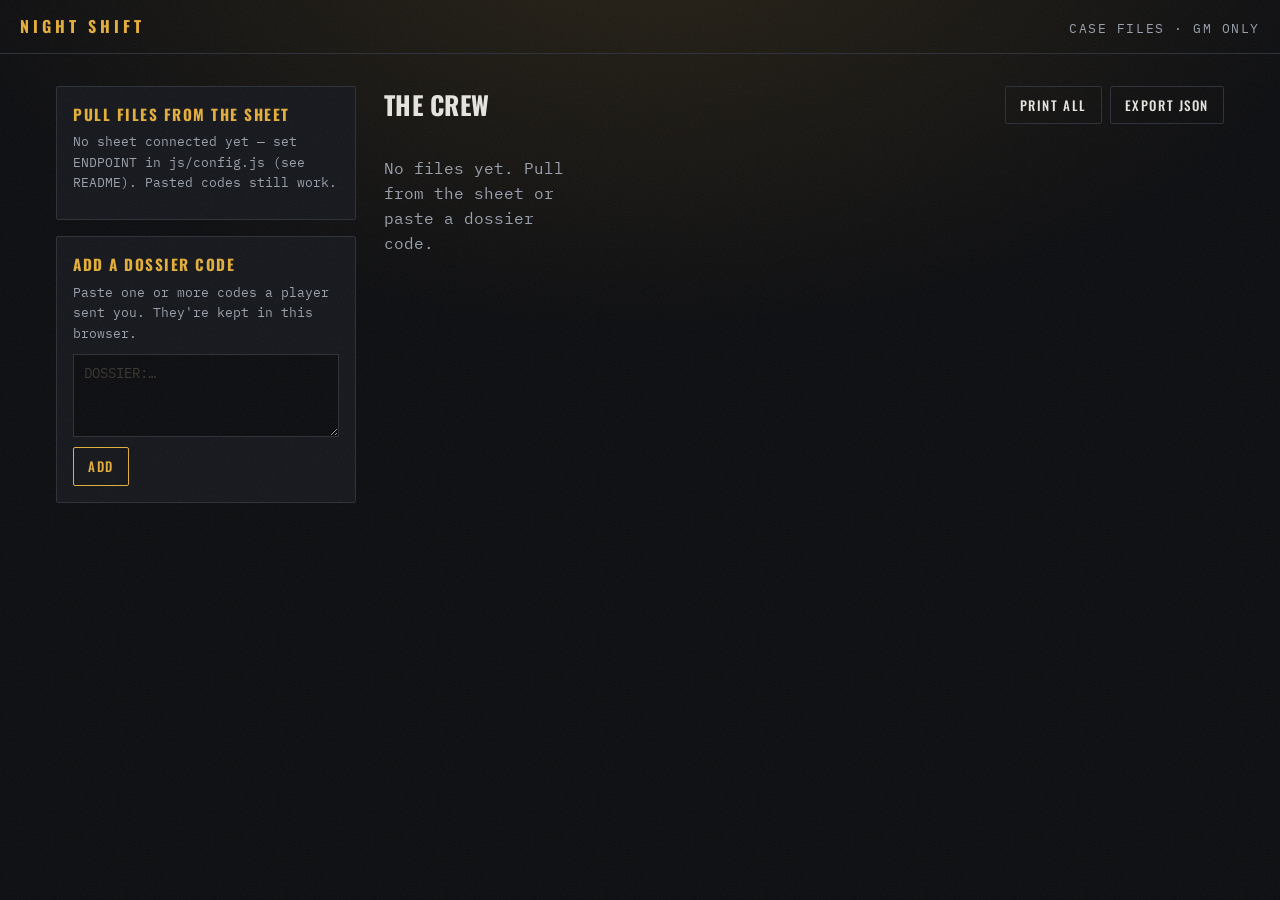
==== gm.html @ cbf8a62c "Add crew intake site for the heist one-shot Player questionnaire with ten crew roles, autosaving dra" ====
<!doctype html>
<html lang="en">
<head>
  <meta charset="utf-8">
  <meta name="viewport" content="width=device-width, initial-scale=1">
  <meta name="robots" content="noindex">
  <title>Night Shift — Case Files</title>
  <link rel="preconnect" href="https://fonts.googleapis.com">
  <link rel="preconnect" href="https://fonts.gstatic.com" crossorigin>
  <link href="https://fonts.googleapis.com/css2?family=Special+Elite&family=Oswald:wght@500;700&family=IBM+Plex+Mono:wght@400;600&display=swap" rel="stylesheet">
  <link rel="icon" href="data:image/svg+xml,%3Csvg xmlns='http://www.w3.org/2000/svg' viewBox='0 0 16 16'%3E%3Cg fill='%23e4ae3c'%3E%3Crect x='1' y='12' width='14' height='3'/%3E%3Crect x='1' y='8' width='4' height='3'/%3E%3Crect x='11' y='8' width='4' height='3'/%3E%3Crect x='1' y='4' width='14' height='3'/%3E%3Crect x='6' y='0' width='4' height='3'/%3E%3C/g%3E%3C/svg%3E">
  <link rel="stylesheet" href="css/style.css">
</head>
<body class="gm">
  <div class="grain" aria-hidden="true"></div>

  <header class="topbar no-print">
    <a class="brand" href="./">NIGHT SHIFT</a>
    <span class="topbar-note">Case files · GM only</span>
  </header>

  <main class="gm-main">
    <section class="gm-controls no-print">
      <div class="panel">
        <h2>Pull files from the sheet</h2>
        <p class="hint" id="endpoint-hint"></p>
        <form id="key-form" class="inline-form">
          <input id="gm-key" type="password" placeholder="GM key" autocomplete="current-password">
          <button class="btn btn-small" type="submit">Pull files</button>
        </form>
        <p class="status" id="remote-status" aria-live="polite"></p>
      </div>

      <div class="panel">
        <h2>Add a dossier code</h2>
        <p class="hint">Paste one or more codes a player sent you. They're kept in this browser.</p>
        <form id="import-form">
          <textarea id="import-code" rows="3" placeholder="DOSSIER:…"></textarea>
          <button class="btn btn-small" type="submit">Add</button>
        </form>
        <p class="status" id="import-status" aria-live="polite"></p>
      </div>
    </section>

    <section class="gm-board">
      <div class="board-head no-print">
        <h1 class="headline small">The crew <span id="crew-count"></span></h1>
        <div class="board-actions">
          <button class="btn btn-small btn-ghost" id="btn-print-all" type="button">Print all</button>
          <button class="btn btn-small btn-ghost" id="btn-export" type="button">Export JSON</button>
        </div>
      </div>
      <div class="crew-list no-print" id="crew-list"></div>
      <div id="file-view"></div>
    </section>
  </main>

  <script src="js/config.js"></script>
  <script src="js/questions.js"></script>
  <script src="js/common.js"></script>
  <script src="js/gm.js"></script>
</body>
</html>
---- css/style.css ----
:root {
  --night: #0c0d10;
  --night-2: #15171c;
  --night-3: #1e2128;
  --line: #2c3039;
  --fog: #9aa1ad;
  --chalk: #e7e5df;
  --sodium: #e4ae3c; /* streetlight */
  --sodium-dim: #7a5e22;
  --paper: #e8dec6;
  --paper-2: #d9cdb0;
  --ink: #1f1b16;
  --ink-soft: #5a5246;
  --stamp: #a3271d;

  --type: "Special Elite", "Courier New", monospace;
  --head: "Oswald", "Arial Narrow", sans-serif;
  --mono: "IBM Plex Mono", ui-monospace, monospace;
}

* { box-sizing: border-box; }

html { -webkit-text-size-adjust: 100%; background: var(--night); }

[hidden] { display: none !important; }

body {
  margin: 0;
  min-height: 100vh;
  background:
    radial-gradient(ellipse 80% 600px at 50% -10%, rgba(228, 174, 60, 0.13), transparent 70%) no-repeat,
    var(--night);
  color: var(--chalk);
  font-family: var(--mono);
  font-size: 16px;
  line-height: 1.55;
}

/* film grain */
.grain {
  position: fixed;
  inset: 0;
  pointer-events: none;
  z-index: 50;
  opacity: 0.06;
  background-image: url("data:image/svg+xml,%3Csvg xmlns='http://www.w3.org/2000/svg' width='160' height='160'%3E%3Cfilter id='n'%3E%3CfeTurbulence type='fractalNoise' baseFrequency='.85' numOctaves='3' stitchTiles='stitch'/%3E%3C/filter%3E%3Crect width='100%25' height='100%25' filter='url(%23n)'/%3E%3C/svg%3E");
}

button, input, textarea { font: inherit; color: inherit; }

/* ---------- chrome ---------- */

.topbar {
  display: flex;
  justify-content: space-between;
  align-items: baseline;
  gap: 1rem;
  padding: 14px 20px;
  border-bottom: 1px solid var(--line);
  font-size: 0.8rem;
  color: var(--fog);
}
.brand {
  font-family: var(--head);
  font-weight: 700;
  letter-spacing: 0.25em;
  color: var(--sodium);
  text-decoration: none;
  font-size: 1rem;
}
.topbar-note { text-transform: uppercase; letter-spacing: 0.12em; }

main#app { max-width: 980px; margin: 0 auto; padding: 48px 16px 80px; }

.footer {
  text-align: center;
  padding: 24px 16px 40px;
  color: var(--fog);
  font-size: 0.75rem;
  letter-spacing: 0.08em;
  text-transform: uppercase;
  opacity: 0.6;
}

.eyebrow {
  font-size: 0.78rem;
  text-transform: uppercase;
  letter-spacing: 0.16em;
  color: var(--sodium);
  margin: 0 0 8px;
}

.headline {
  font-family: var(--head);
  font-weight: 700;
  font-size: clamp(2.4rem, 7vw, 4.4rem);
  line-height: 1;
  text-transform: uppercase;
  letter-spacing: 0.01em;
  margin: 0 0 24px;
}
.headline.small { font-size: 1.6rem; margin: 0; }

.lede { color: var(--fog); max-width: 62ch; margin: 0 0 32px; }

.linkish {
  background: none;
  border: 0;
  padding: 0;
  color: var(--chalk);
  text-decoration: underline;
  text-underline-offset: 3px;
  cursor: pointer;
  letter-spacing: inherit;
  text-transform: inherit;
}

/* ---------- paper ---------- */

.paper {
  background:
    linear-gradient(180deg, rgba(255, 255, 255, 0.25), transparent 30%),
    var(--paper);
  color: var(--ink);
  font-family: var(--type);
  border-radius: 2px;
  box-shadow: 0 1px 0 rgba(255, 255, 255, 0.2) inset, 0 24px 60px rgba(0, 0, 0, 0.55);
}

.note {
  max-width: 560px;
  padding: 28px 30px;
  transform: rotate(-0.6deg);
  font-size: 1.05rem;
  margin-bottom: 48px;
}
.note p { margin: 0 0 14px; }
.note .sig { text-align: right; margin: 0; }

.redact {
  background: var(--ink);
  color: transparent;
  border-radius: 1px;
  padding: 0 0.2em;
  user-select: none;
}

/* ---------- rules ---------- */

.rules {
  border-left: 3px solid var(--sodium);
  padding: 4px 0 4px 20px;
  margin-bottom: 40px;
  max-width: 680px;
}
.rules h2 {
  font-family: var(--head);
  text-transform: uppercase;
  letter-spacing: 0.1em;
  font-size: 1rem;
  color: var(--sodium);
  margin: 0 0 12px;
}
.rules ol { margin: 0; padding-left: 1.2em; }
.rules li { margin-bottom: 10px; color: var(--fog); }
.rules strong { color: var(--chalk); }

/* ---------- buttons ---------- */

.actions { display: flex; flex-wrap: wrap; gap: 12px; margin: 24px 0; }

.btn {
  font-family: var(--head);
  font-weight: 500;
  text-transform: uppercase;
  letter-spacing: 0.12em;
  border: 1px solid var(--sodium);
  background: transparent;
  color: var(--sodium);
  padding: 14px 24px;
  cursor: pointer;
  border-radius: 2px;
  transition: background 0.15s, color 0.15s;
}
.btn:hover { background: rgba(228, 174, 60, 0.12); }
.btn-primary { background: var(--sodium); color: var(--night); }
.btn-primary:hover { background: #f0c25a; }
.btn-ghost { border-color: var(--line); color: var(--chalk); }
.btn-ghost:hover { border-color: var(--fog); background: transparent; }
.btn-small { padding: 8px 14px; font-size: 0.82rem; }
.btn:disabled { opacity: 0.5; cursor: wait; }
.btn:focus-visible, .role-card:focus-visible, .crew-card:focus-visible, .linkish:focus-visible {
  outline: 2px solid var(--sodium);
  outline-offset: 3px;
}

/* ---------- roles ---------- */

.role-grid {
  display: grid;
  grid-template-columns: repeat(auto-fill, minmax(210px, 1fr));
  gap: 12px;
}
.role-card {
  text-align: left;
  display: flex;
  flex-direction: column;
  gap: 6px;
  padding: 18px;
  background: var(--night-2);
  border: 1px solid var(--line);
  border-radius: 2px;
  cursor: pointer;
  transition: border-color 0.15s, transform 0.15s;
}
.role-card:hover { border-color: var(--sodium-dim); transform: translateY(-2px); }
.role-card.selected { border-color: var(--sodium); }
.role-title {
  font-family: var(--head);
  font-size: 1.25rem;
  text-transform: uppercase;
  letter-spacing: 0.04em;
}
.role-tag { color: var(--fog); font-size: 0.85rem; }

/* ---------- form ---------- */

.form-layout {
  display: grid;
  grid-template-columns: minmax(0, 1fr) 120px;
  gap: 28px;
  align-items: start;
}

.form-paper { padding: 32px 36px; }

fieldset { border: 0; margin: 0 0 12px; padding: 0; }
legend, .q-section {
  font-family: var(--head);
  text-transform: uppercase;
  letter-spacing: 0.14em;
  font-size: 0.95rem;
  color: var(--stamp);
  border-bottom: 2px solid var(--ink);
  width: 100%;
  padding-bottom: 4px;
  margin: 0 0 18px;
}
.q-section { margin-top: 36px; }

.identity label { display: block; margin-bottom: 16px; }
.identity small { color: var(--ink-soft); }

input, textarea {
  display: block;
  width: 100%;
  margin-top: 6px;
  padding: 8px 2px;
  background: transparent;
  color: var(--ink);
  border: 0;
  border-bottom: 1px dashed var(--ink-soft);
  font-family: var(--mono);
  font-size: 0.95rem;
  line-height: 1.6;
}
textarea {
  resize: vertical;
  min-height: 4.8em;
  background-image: repeating-linear-gradient(transparent, transparent calc(1.6em - 1px), rgba(31, 27, 22, 0.15) calc(1.6em - 1px), rgba(31, 27, 22, 0.15) 1.6em);
  background-attachment: local;
  border-bottom: 0;
}
input:focus, textarea:focus {
  outline: none;
  background-color: rgba(228, 174, 60, 0.15);
}
::placeholder { color: var(--ink-soft); opacity: 0.6; }

.q { margin-bottom: 24px; }
.q label { display: flex; gap: 10px; font-size: 1.02rem; }
.q-num { color: var(--stamp); flex: none; }

.stencil-input {
  font-family: var(--head);
  font-weight: 700;
  font-size: 1.6rem;
  letter-spacing: 0.12em;
  text-transform: uppercase;
  border: 2px solid var(--ink);
  padding: 8px 12px;
  max-width: 420px;
}

.submit-row {
  display: flex;
  flex-wrap: wrap;
  align-items: center;
  justify-content: space-between;
  gap: 16px;
  margin-top: 32px;
  padding-top: 20px;
  border-top: 2px solid var(--ink);
}
.save-state { margin: 0; color: var(--ink-soft); font-size: 0.9rem; }
.form-paper .btn-primary { background: var(--ink); color: var(--paper); border-color: var(--ink); }
.form-paper .btn-primary:hover { background: var(--stamp); border-color: var(--stamp); }

/* ---------- tower ---------- */

.tower-panel { position: sticky; top: 24px; text-align: center; }
.tower {
  display: flex;
  flex-wrap: wrap-reverse;
  width: 96px;
  margin: 0 auto;
  gap: 2px;
}
.block {
  width: 30px;
  height: 14px;
  background: var(--night-3);
  border: 1px solid var(--line);
  border-radius: 1px;
  transition: background 0.3s, border-color 0.3s;
}
.block.cross { height: 14px; border-style: dashed; }
.block.on { background: #a87f2f; border-color: var(--sodium); }
.block.on.cross { background: #8d6a28; }
.tower-count { font-family: var(--head); font-size: 1.4rem; margin: 12px 0 0; color: var(--sodium); }
.tower-label { margin: 0; font-size: 0.72rem; text-transform: uppercase; letter-spacing: 0.12em; color: var(--fog); }

/* ---------- done ---------- */

.code-box {
  background: var(--night-2);
  border: 1px solid var(--sodium-dim);
  padding: 18px;
  margin-bottom: 24px;
  max-width: 680px;
}
.code-box p { margin: 0 0 10px; color: var(--fog); }
.code-box strong { color: var(--chalk); }
.code-box textarea {
  color: var(--chalk);
  background: var(--night);
  border: 1px solid var(--line);
  padding: 10px;
  font-size: 0.75rem;
  word-break: break-all;
  margin-bottom: 10px;
  background-image: none;
}

.preview-title {
  font-family: var(--head);
  text-transform: uppercase;
  letter-spacing: 0.12em;
  font-size: 0.95rem;
  color: var(--fog);
  margin: 48px 0 16px;
}

/* ---------- case file ---------- */

.case-file {
  background: var(--paper);
  color: var(--ink);
  font-family: var(--type);
  padding: 32px 36px 40px;
  border-radius: 2px;
  box-shadow: 0 24px 60px rgba(0, 0, 0, 0.55);
  position: relative;
  max-width: 820px;
}
.file-head { border-bottom: 2px solid var(--ink); padding-bottom: 18px; margin-bottom: 8px; }
.file-stamp {
  position: absolute;
  top: 24px;
  right: 24px;
  font-family: var(--head);
  font-weight: 700;
  text-transform: uppercase;
  letter-spacing: 0.1em;
  color: var(--stamp);
  border: 3px solid var(--stamp);
  padding: 4px 10px;
  transform: rotate(4deg);
  opacity: 0.85;
}
.file-label { margin: 0; font-size: 0.75rem; text-transform: uppercase; letter-spacing: 0.14em; color: var(--ink-soft); }
.file-alias {
  font-family: var(--head);
  font-size: 2.2rem;
  letter-spacing: 0.08em;
  text-transform: uppercase;
  margin: 0 0 14px;
  padding-right: 140px;
  overflow-wrap: anywhere;
}
.file-meta { display: grid; grid-template-columns: max-content 1fr; gap: 4px 16px; margin: 0; font-size: 0.92rem; }
.file-meta dt { color: var(--ink-soft); }
.file-meta dd { margin: 0; overflow-wrap: anywhere; }
.file-section {
  font-family: var(--head);
  text-transform: uppercase;
  letter-spacing: 0.14em;
  font-size: 0.9rem;
  color: var(--stamp);
  margin: 26px 0 10px;
}
.file-qa { margin-bottom: 14px; break-inside: avoid; }
.file-q { margin: 0 0 4px; font-size: 0.92rem; color: var(--ink-soft); }
.file-a { margin: 0; font-family: var(--mono); white-space: pre-wrap; overflow-wrap: anywhere; }
.file-a.blank { color: var(--ink-soft); font-style: italic; }

/* ---------- GM ---------- */

.gm-main {
  max-width: 1200px;
  margin: 0 auto;
  padding: 32px 16px 80px;
  display: grid;
  grid-template-columns: 300px minmax(0, 1fr);
  gap: 28px;
  align-items: start;
}
.gm-controls { display: grid; gap: 16px; position: sticky; top: 16px; }
.panel { background: var(--night-2); border: 1px solid var(--line); padding: 16px; border-radius: 2px; }
.panel h2 { font-family: var(--head); font-size: 0.95rem; text-transform: uppercase; letter-spacing: 0.1em; margin: 0 0 6px; color: var(--sodium); }
.hint, .status { color: var(--fog); font-size: 0.82rem; margin: 0 0 10px; }
.status { margin: 10px 0 0; }
.status:empty { display: none; }
.panel input, .panel textarea {
  color: var(--chalk);
  background: var(--night);
  border: 1px solid var(--line);
  padding: 8px 10px;
  margin: 0 0 10px;
  font-size: 0.85rem;
  background-image: none;
}
.inline-form { display: flex; gap: 8px; }
.inline-form input { margin: 0; }

.board-head { display: flex; flex-wrap: wrap; justify-content: space-between; align-items: center; gap: 12px; margin-bottom: 16px; }
.board-head #crew-count { color: var(--fog); font-weight: 500; }
.board-actions { display: flex; gap: 8px; }
.crew-list { display: grid; grid-template-columns: repeat(auto-fill, minmax(180px, 1fr)); gap: 8px; margin-bottom: 24px; }
.crew-card {
  text-align: left;
  display: flex;
  flex-direction: column;
  gap: 2px;
  padding: 12px;
  background: var(--night-2);
  border: 1px solid var(--line);
  border-radius: 2px;
  cursor: pointer;
}
.crew-card:hover { border-color: var(--sodium-dim); }
.crew-card.selected { border-color: var(--sodium); background: var(--night-3); }
.crew-alias { font-family: var(--head); font-size: 1.1rem; text-transform: uppercase; letter-spacing: 0.06em; overflow-wrap: anywhere; }
.crew-role { color: var(--sodium); font-size: 0.8rem; }
.crew-meta { color: var(--fog); font-size: 0.72rem; }
.file-tools { display: flex; gap: 8px; margin-bottom: 12px; }
.empty { color: var(--fog); }

/* ---------- small screens ---------- */

@media (max-width: 760px) {
  main#app { padding-top: 32px; }
  .form-layout { grid-template-columns: 1fr; }
  .tower-panel {
    order: -1;
    position: static;
    display: flex;
    align-items: center;
    gap: 12px;
    text-align: left;
  }
  .tower { width: 96px; margin: 0; }
  .tower-count { margin: 0; }
  .form-paper, .case-file { padding: 22px 18px; }
  .note { padding: 22px 20px; }
  .file-alias { padding-right: 0; margin-top: 36px; }
  .file-stamp { top: 14px; right: 14px; font-size: 0.8rem; }
  .gm-main { grid-template-columns: 1fr; }
  .gm-controls { position: static; }
  .topbar-note { display: none; }
}

@media (prefers-reduced-motion: reduce) {
  * { transition: none !important; }
}

/* ---------- print ---------- */

@media print {
  body { background: #fff; color: #000; }
  .grain, .no-print, .topbar, .footer { display: none !important; }
  .gm-main { display: block; padding: 0; }
  .case-file { box-shadow: none; background: #fff; max-width: none; padding: 0; break-after: page; }
  .case-file:last-child { break-after: auto; }
}
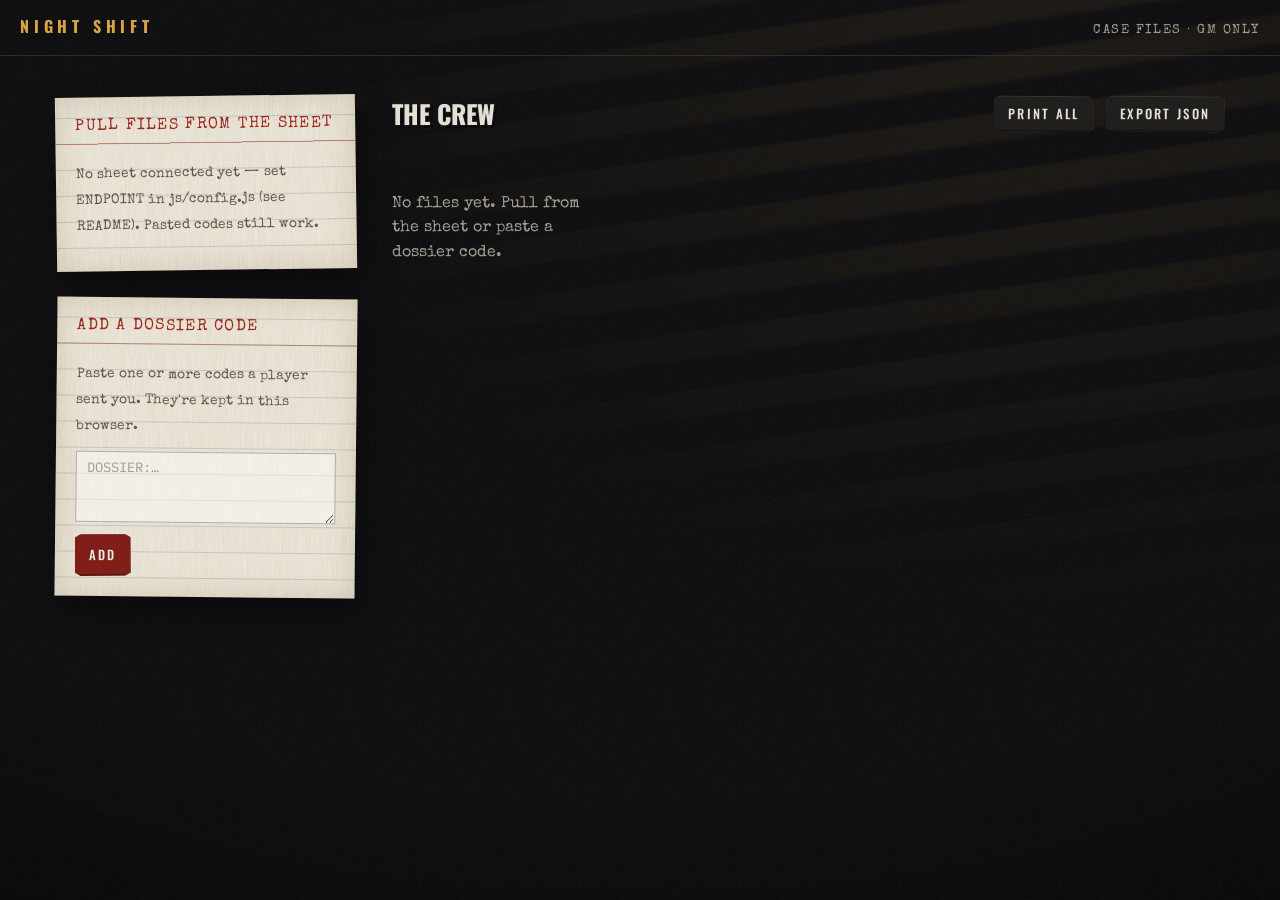
==== commit 0ea8d9a8: "Give the site a worn, noir paper-and-desk look Venetian-blind light and a vignette replace the flat " ====
--- a/gm.html
+++ b/gm.html
@@ -21,7 +21,7 @@
 
   <main class="gm-main">
     <section class="gm-controls no-print">
-      <div class="panel">
+      <div class="panel index-card">
         <h2>Pull files from the sheet</h2>
         <p class="hint" id="endpoint-hint"></p>
         <form id="key-form" class="inline-form">
@@ -31,7 +31,7 @@
         <p class="status" id="remote-status" aria-live="polite"></p>
       </div>
 
-      <div class="panel">
+      <div class="panel index-card">
         <h2>Add a dossier code</h2>
         <p class="hint">Paste one or more codes a player sent you. They're kept in this browser.</p>
         <form id="import-form">
--- a/css/style.css
+++ b/css/style.css
@@ -1,21 +1,26 @@
 :root {
-  --night: #0c0d10;
-  --night-2: #15171c;
-  --night-3: #1e2128;
-  --line: #2c3039;
-  --fog: #9aa1ad;
-  --chalk: #e7e5df;
-  --sodium: #e4ae3c; /* streetlight */
-  --sodium-dim: #7a5e22;
-  --paper: #e8dec6;
-  --paper-2: #d9cdb0;
-  --ink: #1f1b16;
-  --ink-soft: #5a5246;
-  --stamp: #a3271d;
+  --night: #0b0b0d;
+  --desk: #141210;
+  --line: #2b2823;
+  --fog: #a29d93;
+  --chalk: #e6e1d6;
+  --sodium: #d9a441; /* streetlight through the blinds */
+  --sodium-dim: #6e5424;
+  --paper: #e6dbc1;
+  --card: #efe9db;
+  --folder: #cdb27a;
+  --folder-dark: #b89a5e;
+  --ink: #1d1914;
+  --ink-soft: #5c5345;
+  --stamp: #9c241b;
+  --tape-red: #7e1914;
+  --tape-black: #1b1a19;
 
   --type: "Special Elite", "Courier New", monospace;
   --head: "Oswald", "Arial Narrow", sans-serif;
   --mono: "IBM Plex Mono", ui-monospace, monospace;
+
+  --paper-tex: url("../img/paper.svg");
 }
 
 * { box-sizing: border-box; }
@@ -27,14 +32,44 @@
 body {
   margin: 0;
   min-height: 100vh;
-  background:
-    radial-gradient(ellipse 80% 600px at 50% -10%, rgba(228, 174, 60, 0.13), transparent 70%) no-repeat,
-    var(--night);
+  background: var(--night);
   color: var(--chalk);
   font-family: var(--mono);
   font-size: 16px;
   line-height: 1.55;
-}
+  position: relative;
+  overflow-x: hidden;
+}
+
+/* Streetlight coming through venetian blinds, falling across the desk. */
+body::before {
+  content: "";
+  position: fixed;
+  inset: -20vh -20vw;
+  pointer-events: none;
+  z-index: 0;
+  background: repeating-linear-gradient(
+    172deg,
+    rgba(217, 164, 65, 0.075) 0 26px,
+    rgba(217, 164, 65, 0.015) 30px,
+    transparent 34px 58px
+  );
+  -webkit-mask-image: radial-gradient(ellipse 55% 60% at 72% 18%, #000 0%, rgba(0, 0, 0, 0.5) 45%, transparent 80%);
+  mask-image: radial-gradient(ellipse 55% 60% at 72% 18%, #000 0%, rgba(0, 0, 0, 0.5) 45%, transparent 80%);
+  filter: blur(1.5px);
+}
+
+/* Smoke-dark vignette at the edges of the room. */
+body::after {
+  content: "";
+  position: fixed;
+  inset: 0;
+  pointer-events: none;
+  z-index: 0;
+  background: radial-gradient(ellipse 120% 90% at 50% 40%, transparent 55%, rgba(0, 0, 0, 0.75) 100%);
+}
+
+.topbar, main, .footer { position: relative; z-index: 1; }
 
 /* film grain */
 .grain {
@@ -42,7 +77,7 @@
   inset: 0;
   pointer-events: none;
   z-index: 50;
-  opacity: 0.06;
+  opacity: 0.07;
   background-image: url("data:image/svg+xml,%3Csvg xmlns='http://www.w3.org/2000/svg' width='160' height='160'%3E%3Cfilter id='n'%3E%3CfeTurbulence type='fractalNoise' baseFrequency='.85' numOctaves='3' stitchTiles='stitch'/%3E%3C/filter%3E%3Crect width='100%25' height='100%25' filter='url(%23n)'/%3E%3C/svg%3E");
 }
 
@@ -63,12 +98,12 @@
 .brand {
   font-family: var(--head);
   font-weight: 700;
-  letter-spacing: 0.25em;
+  letter-spacing: 0.3em;
   color: var(--sodium);
   text-decoration: none;
   font-size: 1rem;
 }
-.topbar-note { text-transform: uppercase; letter-spacing: 0.12em; }
+.topbar-note { font-family: var(--type); text-transform: uppercase; letter-spacing: 0.12em; }
 
 main#app { max-width: 980px; margin: 0 auto; padding: 48px 16px 80px; }
 
@@ -76,14 +111,16 @@
   text-align: center;
   padding: 24px 16px 40px;
   color: var(--fog);
-  font-size: 0.75rem;
+  font-family: var(--type);
+  font-size: 0.78rem;
   letter-spacing: 0.08em;
   text-transform: uppercase;
-  opacity: 0.6;
+  opacity: 0.55;
 }
 
 .eyebrow {
-  font-size: 0.78rem;
+  font-family: var(--type);
+  font-size: 0.82rem;
   text-transform: uppercase;
   letter-spacing: 0.16em;
   color: var(--sodium);
@@ -96,8 +133,9 @@
   font-size: clamp(2.4rem, 7vw, 4.4rem);
   line-height: 1;
   text-transform: uppercase;
-  letter-spacing: 0.01em;
-  margin: 0 0 24px;
+  margin: 0 0 28px;
+  color: var(--chalk);
+  text-shadow: 0 0 1px rgba(230, 225, 214, 0.4), 3px 3px 0 rgba(0, 0, 0, 0.6);
 }
 .headline.small { font-size: 1.6rem; margin: 0; }
 
@@ -115,124 +153,292 @@
   text-transform: inherit;
 }
 
-/* ---------- paper ---------- */
+/* ---------- paper & desk props ---------- */
 
 .paper {
-  background:
-    linear-gradient(180deg, rgba(255, 255, 255, 0.25), transparent 30%),
-    var(--paper);
+  position: relative;
+  background-color: var(--paper);
+  background-image:
+    var(--paper-tex),
+    radial-gradient(ellipse 60% 40% at 20% 15%, rgba(255, 250, 235, 0.35), transparent 70%),
+    radial-gradient(ellipse 50% 35% at 85% 70%, rgba(150, 110, 60, 0.16), transparent 70%),
+    radial-gradient(ellipse 40% 30% at 30% 85%, rgba(160, 120, 70, 0.12), transparent 70%);
+  background-size: 300px 300px, 100% 100%, 100% 100%, 100% 100%;
   color: var(--ink);
   font-family: var(--type);
-  border-radius: 2px;
-  box-shadow: 0 1px 0 rgba(255, 255, 255, 0.2) inset, 0 24px 60px rgba(0, 0, 0, 0.55);
+  border-radius: 1px;
+  /* darker, handled edges + a shadow cast onto the desk */
+  box-shadow:
+    inset 0 0 40px rgba(110, 80, 40, 0.28),
+    inset 0 0 4px rgba(90, 60, 30, 0.35),
+    0 2px 2px rgba(0, 0, 0, 0.5),
+    8px 18px 40px rgba(0, 0, 0, 0.7);
+}
+
+/* coffee ring */
+.stained::after {
+  content: "";
+  position: absolute;
+  width: var(--ring-size, 190px);
+  height: var(--ring-size, 190px);
+  top: var(--ring-top, auto);
+  right: var(--ring-right, -40px);
+  bottom: var(--ring-bottom, -50px);
+  left: var(--ring-left, auto);
+  background: url("../img/coffee-ring.svg") center / contain no-repeat;
+  transform: rotate(var(--ring-turn, 20deg));
+  mix-blend-mode: multiply;
+  pointer-events: none;
+  opacity: 0.9;
+}
+
+/* cigarette burn */
+.burned::before {
+  content: "";
+  position: absolute;
+  width: 34px;
+  height: 34px;
+  left: 18px;
+  bottom: 22px;
+  background: url("../img/burn.svg") center / contain no-repeat;
+  pointer-events: none;
+}
+
+.clip {
+  position: absolute;
+  top: -22px;
+  left: 34px;
+  width: 22px;
+  height: 64px;
+  background: url("../img/paperclip.svg") center / contain no-repeat;
+  transform: rotate(-6deg);
+  z-index: 2;
+  pointer-events: none;
+}
+
+.tape {
+  position: absolute;
+  top: -12px;
+  width: 86px;
+  height: 26px;
+  background: rgba(232, 222, 190, 0.55);
+  box-shadow: 0 1px 2px rgba(0, 0, 0, 0.25);
+  backdrop-filter: blur(0.5px);
+  -webkit-mask-image: linear-gradient(90deg, transparent 0 2px, #000 2px calc(100% - 2px), transparent 0);
+  mask-image: linear-gradient(90deg, transparent 0 2px, #000 2px calc(100% - 2px), transparent 0);
+}
+.tape-l { left: -16px; transform: rotate(-32deg); }
+.tape-r { right: -16px; transform: rotate(28deg); }
+
+.index-card {
+  position: relative;
+  background-color: var(--card);
+  background-image:
+    var(--paper-tex),
+    linear-gradient(transparent 46px, rgba(156, 36, 27, 0.45) 46px 47px, transparent 47px),
+    repeating-linear-gradient(transparent 0 25px, rgba(60, 90, 140, 0.22) 25px 26px);
+  background-size: 300px 300px, 100% 100%, 100% 26px;
+  background-position: 0 0, 0 0, 0 21px;
+  color: var(--ink);
+  font-family: var(--type);
+  box-shadow: inset 0 0 30px rgba(110, 80, 40, 0.2), 6px 14px 30px rgba(0, 0, 0, 0.6);
 }
 
 .note {
   max-width: 560px;
-  padding: 28px 30px;
-  transform: rotate(-0.6deg);
+  padding: 36px 34px 30px;
+  transform: rotate(-1.2deg);
   font-size: 1.05rem;
-  margin-bottom: 48px;
-}
-.note p { margin: 0 0 14px; }
+  margin-bottom: 56px;
+  --ring-size: 170px;
+  --ring-right: -60px;
+  --ring-bottom: -40px;
+}
+.note p { margin: 0 0 14px; position: relative; z-index: 1; }
 .note .sig { text-align: right; margin: 0; }
+
+.stamp-mark {
+  position: absolute;
+  top: 18px;
+  right: 20px;
+  font-family: var(--head);
+  font-weight: 700;
+  font-size: 0.78rem;
+  letter-spacing: 0.14em;
+  text-transform: uppercase;
+  color: var(--stamp);
+  border: 2px solid var(--stamp);
+  padding: 2px 8px;
+  transform: rotate(7deg);
+  opacity: 0.7;
+  mix-blend-mode: multiply;
+}
 
 .redact {
   background: var(--ink);
   color: transparent;
-  border-radius: 1px;
-  padding: 0 0.2em;
+  padding: 0 0.25em;
   user-select: none;
-}
-
-/* ---------- rules ---------- */
+  border-radius: 2px 1px 3px 1px;
+  box-shadow: 0 0 0 1px rgba(29, 25, 20, 0.6);
+}
+
+/* ---------- rules (index card) ---------- */
 
 .rules {
-  border-left: 3px solid var(--sodium);
-  padding: 4px 0 4px 20px;
-  margin-bottom: 40px;
-  max-width: 680px;
+  max-width: 600px;
+  padding: 16px 28px 18px;
+  margin: 0 0 44px 24px;
+  transform: rotate(0.8deg);
+  line-height: 26px;
 }
 .rules h2 {
-  font-family: var(--head);
+  font-family: var(--type);
+  font-weight: 400;
   text-transform: uppercase;
   letter-spacing: 0.1em;
   font-size: 1rem;
-  color: var(--sodium);
-  margin: 0 0 12px;
-}
-.rules ol { margin: 0; padding-left: 1.2em; }
-.rules li { margin-bottom: 10px; color: var(--fog); }
-.rules strong { color: var(--chalk); }
-
-/* ---------- buttons ---------- */
-
-.actions { display: flex; flex-wrap: wrap; gap: 12px; margin: 24px 0; }
+  color: var(--stamp);
+  margin: 0 0 22px;
+}
+.rules ol { margin: 0; padding-left: 1.3em; }
+.rules li { margin: 0; color: var(--ink-soft); }
+.rules strong { color: var(--ink); font-weight: 400; text-decoration: underline; text-decoration-thickness: 1px; text-underline-offset: 3px; }
+
+/* ---------- buttons: embossed label-maker tape ---------- */
+
+.actions { display: flex; flex-wrap: wrap; gap: 16px; margin: 24px 0; align-items: center; }
 
 .btn {
   font-family: var(--head);
   font-weight: 500;
-  text-transform: uppercase;
-  letter-spacing: 0.12em;
-  border: 1px solid var(--sodium);
-  background: transparent;
-  color: var(--sodium);
-  padding: 14px 24px;
+  font-size: 0.95rem;
+  text-transform: uppercase;
+  letter-spacing: 0.22em;
+  border: 0;
+  background: var(--tape-red);
+  color: #f3ebdd;
+  padding: 12px 22px;
   cursor: pointer;
-  border-radius: 2px;
-  transition: background 0.15s, color 0.15s;
-}
-.btn:hover { background: rgba(228, 174, 60, 0.12); }
-.btn-primary { background: var(--sodium); color: var(--night); }
-.btn-primary:hover { background: #f0c25a; }
-.btn-ghost { border-color: var(--line); color: var(--chalk); }
-.btn-ghost:hover { border-color: var(--fog); background: transparent; }
-.btn-small { padding: 8px 14px; font-size: 0.82rem; }
-.btn:disabled { opacity: 0.5; cursor: wait; }
+  border-radius: 1px;
+  text-shadow: 0 -1px 0 rgba(0, 0, 0, 0.45), 0 1px 0 rgba(255, 255, 255, 0.12);
+  box-shadow:
+    inset 0 1px 0 rgba(255, 255, 255, 0.14),
+    inset 0 -2px 0 rgba(0, 0, 0, 0.3),
+    0 3px 6px rgba(0, 0, 0, 0.5);
+  /* notched tape ends */
+  clip-path: polygon(0 8%, 6px 0, calc(100% - 6px) 0, 100% 8%, 100% 92%, calc(100% - 6px) 100%, 6px 100%, 0 92%);
+  transform: rotate(-0.8deg);
+  transition: transform 0.12s, filter 0.12s;
+}
+.btn:hover { filter: brightness(1.15); transform: rotate(-0.8deg) translateY(-1px); }
+.btn:active { transform: rotate(-0.8deg) translateY(1px); }
+.btn-ghost { background: var(--tape-black); color: #e8e3d8; transform: rotate(0.6deg); box-shadow: inset 0 1px 0 rgba(255, 255, 255, 0.1), inset 0 -2px 0 rgba(0, 0, 0, 0.4), 0 0 0 1px #3a3631, 0 3px 6px rgba(0, 0, 0, 0.5); }
+.btn-ghost:hover { transform: rotate(0.6deg) translateY(-1px); }
+.btn-small { padding: 8px 14px; font-size: 0.8rem; letter-spacing: 0.18em; }
+.btn:disabled { opacity: 0.6; cursor: wait; }
 .btn:focus-visible, .role-card:focus-visible, .crew-card:focus-visible, .linkish:focus-visible {
-  outline: 2px solid var(--sodium);
-  outline-offset: 3px;
-}
-
-/* ---------- roles ---------- */
+  outline: 2px dashed var(--sodium);
+  outline-offset: 4px;
+}
+
+/* ---------- roles: a spread of manila folders ---------- */
 
 .role-grid {
   display: grid;
-  grid-template-columns: repeat(auto-fill, minmax(210px, 1fr));
-  gap: 12px;
-}
-.role-card {
+  grid-template-columns: repeat(auto-fill, minmax(200px, 1fr));
+  gap: 34px 18px;
+  padding-top: 20px;
+}
+
+.role-card,
+.crew-card {
+  position: relative;
   text-align: left;
   display: flex;
   flex-direction: column;
   gap: 6px;
-  padding: 18px;
-  background: var(--night-2);
-  border: 1px solid var(--line);
-  border-radius: 2px;
+  padding: 18px 18px 22px;
+  color: var(--ink);
+  background-color: var(--folder);
+  background-image: var(--paper-tex), linear-gradient(180deg, rgba(255, 255, 255, 0.12), transparent 40%);
+  background-size: 300px 300px, 100% 100%;
+  border: 0;
+  border-radius: 0 4px 3px 3px;
+  box-shadow: inset 0 0 26px rgba(100, 70, 20, 0.35), 0 1px 0 rgba(0, 0, 0, 0.3), 5px 12px 22px rgba(0, 0, 0, 0.6);
   cursor: pointer;
-  transition: border-color 0.15s, transform 0.15s;
-}
-.role-card:hover { border-color: var(--sodium-dim); transform: translateY(-2px); }
-.role-card.selected { border-color: var(--sodium); }
+  transform: rotate(var(--tilt, 0deg));
+  transition: transform 0.18s;
+}
+/* folder tab */
+.role-card::before,
+.crew-card::before {
+  content: "";
+  position: absolute;
+  bottom: 100%;
+  left: 0;
+  width: 46%;
+  height: 16px;
+  background: inherit;
+  background-color: var(--folder-dark);
+  border-radius: 5px 9px 0 0;
+  clip-path: polygon(0 0, 88% 0, 100% 100%, 0 100%);
+}
+.role-card:nth-child(3n + 1) { --tilt: -1.4deg; }
+.role-card:nth-child(3n + 2) { --tilt: 0.9deg; }
+.role-card:nth-child(4n) { --tilt: -0.4deg; }
+.role-card:nth-child(5n) { --tilt: 1.6deg; }
+.role-card:hover { transform: rotate(0deg) translateY(-6px); }
+
 .role-title {
-  font-family: var(--head);
-  font-size: 1.25rem;
-  text-transform: uppercase;
-  letter-spacing: 0.04em;
-}
-.role-tag { color: var(--fog); font-size: 0.85rem; }
+  font-family: var(--type);
+  font-size: 1.1rem;
+  text-transform: uppercase;
+  letter-spacing: 0.03em;
+  white-space: nowrap;
+  background: var(--card);
+  align-self: flex-start;
+  padding: 2px 8px;
+  box-shadow: 0 1px 1px rgba(0, 0, 0, 0.2);
+}
+.role-tag { color: #3b3326; font-family: var(--type); font-size: 0.88rem; }
+
+.role-card.selected::after {
+  content: "Assigned";
+  position: absolute;
+  right: 10px;
+  bottom: 10px;
+  font-family: var(--head);
+  font-weight: 700;
+  font-size: 0.72rem;
+  letter-spacing: 0.16em;
+  text-transform: uppercase;
+  color: var(--stamp);
+  border: 2px solid var(--stamp);
+  padding: 1px 6px;
+  transform: rotate(-8deg);
+  mix-blend-mode: multiply;
+}
 
 /* ---------- form ---------- */
 
 .form-layout {
   display: grid;
   grid-template-columns: minmax(0, 1fr) 120px;
-  gap: 28px;
+  gap: 32px;
   align-items: start;
 }
 
-.form-paper { padding: 32px 36px; }
+.form-paper {
+  padding: 40px 40px 36px;
+  --ring-size: 220px;
+  --ring-top: 120px;
+  --ring-right: -70px;
+  --ring-bottom: auto;
+  --ring-turn: -40deg;
+}
+.form-paper > * { position: relative; z-index: 1; }
+.form-paper > .clip { position: absolute; z-index: 2; }
 
 fieldset { border: 0; margin: 0 0 12px; padding: 0; }
 legend, .q-section {
@@ -259,23 +465,23 @@
   background: transparent;
   color: var(--ink);
   border: 0;
-  border-bottom: 1px dashed var(--ink-soft);
-  font-family: var(--mono);
-  font-size: 0.95rem;
+  border-bottom: 1px solid rgba(29, 25, 20, 0.45);
+  font-family: var(--type);
+  font-size: 1rem;
   line-height: 1.6;
 }
 textarea {
   resize: vertical;
   min-height: 4.8em;
-  background-image: repeating-linear-gradient(transparent, transparent calc(1.6em - 1px), rgba(31, 27, 22, 0.15) calc(1.6em - 1px), rgba(31, 27, 22, 0.15) 1.6em);
+  background-image: repeating-linear-gradient(transparent, transparent calc(1.6em - 1px), rgba(29, 25, 20, 0.22) calc(1.6em - 1px), rgba(29, 25, 20, 0.22) 1.6em);
   background-attachment: local;
   border-bottom: 0;
 }
 input:focus, textarea:focus {
   outline: none;
-  background-color: rgba(228, 174, 60, 0.15);
-}
-::placeholder { color: var(--ink-soft); opacity: 0.6; }
+  background-color: rgba(217, 164, 65, 0.16);
+}
+::placeholder { color: var(--ink-soft); opacity: 0.55; }
 
 .q { margin-bottom: 24px; }
 .q label { display: flex; gap: 10px; font-size: 1.02rem; }
@@ -285,12 +491,17 @@
   font-family: var(--head);
   font-weight: 700;
   font-size: 1.6rem;
-  letter-spacing: 0.12em;
-  text-transform: uppercase;
-  border: 2px solid var(--ink);
-  padding: 8px 12px;
+  letter-spacing: 0.14em;
+  text-transform: uppercase;
+  border: 0;
+  background: #2c3a2c;
+  color: #e9e3cf;
+  padding: 10px 14px;
   max-width: 420px;
-}
+  box-shadow: inset 0 0 18px rgba(0, 0, 0, 0.5);
+}
+.stencil-input:focus { background-color: #34453a; }
+.stencil-input::placeholder { color: #e9e3cf; opacity: 0.35; }
 
 .submit-row {
   display: flex;
@@ -303,10 +514,8 @@
   border-top: 2px solid var(--ink);
 }
 .save-state { margin: 0; color: var(--ink-soft); font-size: 0.9rem; }
-.form-paper .btn-primary { background: var(--ink); color: var(--paper); border-color: var(--ink); }
-.form-paper .btn-primary:hover { background: var(--stamp); border-color: var(--stamp); }
-
-/* ---------- tower ---------- */
+
+/* ---------- tower: wooden blocks ---------- */
 
 .tower-panel { position: sticky; top: 24px; text-align: center; }
 .tower {
@@ -319,65 +528,77 @@
 .block {
   width: 30px;
   height: 14px;
-  background: var(--night-3);
-  border: 1px solid var(--line);
   border-radius: 1px;
-  transition: background 0.3s, border-color 0.3s;
-}
-.block.cross { height: 14px; border-style: dashed; }
-.block.on { background: #a87f2f; border-color: var(--sodium); }
-.block.on.cross { background: #8d6a28; }
-.tower-count { font-family: var(--head); font-size: 1.4rem; margin: 12px 0 0; color: var(--sodium); }
-.tower-label { margin: 0; font-size: 0.72rem; text-transform: uppercase; letter-spacing: 0.12em; color: var(--fog); }
+  background: rgba(255, 255, 255, 0.03);
+  border: 1px dashed #3a352e;
+  transition: background 0.3s, border-color 0.3s, box-shadow 0.3s;
+}
+.block.on {
+  border: 0;
+  background:
+    repeating-linear-gradient(90deg, rgba(90, 55, 20, 0.25) 0 1px, transparent 1px 5px),
+    linear-gradient(180deg, #d9b47a, #b88a4c);
+  box-shadow: inset 0 -2px 0 rgba(70, 40, 10, 0.4), 0 1px 2px rgba(0, 0, 0, 0.6);
+}
+.block.on.cross {
+  background:
+    repeating-linear-gradient(0deg, rgba(90, 55, 20, 0.22) 0 1px, transparent 1px 4px),
+    linear-gradient(180deg, #cfa86c, #a87b40);
+}
+.tower-count { font-family: var(--type); font-size: 1.4rem; margin: 12px 0 0; color: var(--sodium); }
+.tower-label { margin: 0; font-family: var(--type); font-size: 0.75rem; text-transform: uppercase; letter-spacing: 0.1em; color: var(--fog); }
 
 /* ---------- done ---------- */
 
 .code-box {
-  background: var(--night-2);
-  border: 1px solid var(--sodium-dim);
-  padding: 18px;
-  margin-bottom: 24px;
-  max-width: 680px;
-}
-.code-box p { margin: 0 0 10px; color: var(--fog); }
-.code-box strong { color: var(--chalk); }
+  padding: 16px 22px 20px;
+  margin-bottom: 28px;
+  max-width: 640px;
+  line-height: 26px;
+  transform: rotate(-0.5deg);
+}
+.code-box p { margin: 0 0 24px; color: var(--ink-soft); }
+.code-box strong { color: var(--stamp); font-weight: 400; }
 .code-box textarea {
-  color: var(--chalk);
-  background: var(--night);
-  border: 1px solid var(--line);
+  font-family: var(--mono);
+  color: var(--ink);
+  background: rgba(255, 255, 255, 0.45);
+  border: 1px solid rgba(29, 25, 20, 0.3);
   padding: 10px;
   font-size: 0.75rem;
+  line-height: 1.4;
   word-break: break-all;
-  margin-bottom: 10px;
+  margin-bottom: 12px;
   background-image: none;
 }
 
 .preview-title {
-  font-family: var(--head);
+  font-family: var(--type);
   text-transform: uppercase;
   letter-spacing: 0.12em;
   font-size: 0.95rem;
   color: var(--fog);
-  margin: 48px 0 16px;
+  margin: 48px 0 24px;
 }
 
 /* ---------- case file ---------- */
 
 .case-file {
-  background: var(--paper);
-  color: var(--ink);
-  font-family: var(--type);
-  padding: 32px 36px 40px;
-  border-radius: 2px;
-  box-shadow: 0 24px 60px rgba(0, 0, 0, 0.55);
-  position: relative;
+  padding: 40px 40px 56px;
   max-width: 820px;
-}
+  --ring-size: 200px;
+  --ring-top: -50px;
+  --ring-right: 120px;
+  --ring-bottom: auto;
+  --ring-turn: 70deg;
+}
+.case-file > * { position: relative; z-index: 1; }
+.case-file > .clip { position: absolute; z-index: 2; }
 .file-head { border-bottom: 2px solid var(--ink); padding-bottom: 18px; margin-bottom: 8px; }
 .file-stamp {
   position: absolute;
-  top: 24px;
-  right: 24px;
+  top: 0;
+  right: 0;
   font-family: var(--head);
   font-weight: 700;
   text-transform: uppercase;
@@ -385,8 +606,9 @@
   color: var(--stamp);
   border: 3px solid var(--stamp);
   padding: 4px 10px;
-  transform: rotate(4deg);
-  opacity: 0.85;
+  transform: rotate(5deg);
+  opacity: 0.8;
+  mix-blend-mode: multiply;
 }
 .file-label { margin: 0; font-size: 0.75rem; text-transform: uppercase; letter-spacing: 0.14em; color: var(--ink-soft); }
 .file-alias {
@@ -411,60 +633,55 @@
 }
 .file-qa { margin-bottom: 14px; break-inside: avoid; }
 .file-q { margin: 0 0 4px; font-size: 0.92rem; color: var(--ink-soft); }
-.file-a { margin: 0; font-family: var(--mono); white-space: pre-wrap; overflow-wrap: anywhere; }
-.file-a.blank { color: var(--ink-soft); font-style: italic; }
+.file-a { margin: 0; font-family: var(--type); font-size: 1.02rem; white-space: pre-wrap; overflow-wrap: anywhere; }
+.file-a.blank { color: var(--ink-soft); opacity: 0.7; }
 
 /* ---------- GM ---------- */
 
 .gm-main {
   max-width: 1200px;
   margin: 0 auto;
-  padding: 32px 16px 80px;
+  padding: 40px 16px 80px;
   display: grid;
   grid-template-columns: 300px minmax(0, 1fr);
-  gap: 28px;
+  gap: 36px;
   align-items: start;
 }
-.gm-controls { display: grid; gap: 16px; position: sticky; top: 16px; }
-.panel { background: var(--night-2); border: 1px solid var(--line); padding: 16px; border-radius: 2px; }
-.panel h2 { font-family: var(--head); font-size: 0.95rem; text-transform: uppercase; letter-spacing: 0.1em; margin: 0 0 6px; color: var(--sodium); }
-.hint, .status { color: var(--fog); font-size: 0.82rem; margin: 0 0 10px; }
+.gm-controls { display: grid; gap: 28px; position: sticky; top: 16px; }
+.panel { padding: 16px 20px 20px; line-height: 26px; }
+.panel:nth-child(1) { transform: rotate(-0.8deg); }
+.panel:nth-child(2) { transform: rotate(0.6deg); }
+.panel h2 { font-family: var(--type); font-weight: 400; font-size: 1rem; text-transform: uppercase; letter-spacing: 0.08em; margin: 0 0 22px; color: var(--stamp); }
+.hint, .status { color: var(--ink-soft); font-size: 0.86rem; margin: 0 0 12px; }
 .status { margin: 10px 0 0; }
 .status:empty { display: none; }
 .panel input, .panel textarea {
-  color: var(--chalk);
-  background: var(--night);
-  border: 1px solid var(--line);
-  padding: 8px 10px;
-  margin: 0 0 10px;
+  font-family: var(--mono);
+  background: rgba(255, 255, 255, 0.5);
+  border: 1px solid rgba(29, 25, 20, 0.3);
+  padding: 6px 10px;
+  margin: 0 0 12px;
   font-size: 0.85rem;
+  line-height: 1.4;
   background-image: none;
 }
-.inline-form { display: flex; gap: 8px; }
+.inline-form { display: flex; gap: 10px; align-items: center; }
 .inline-form input { margin: 0; }
 
-.board-head { display: flex; flex-wrap: wrap; justify-content: space-between; align-items: center; gap: 12px; margin-bottom: 16px; }
+.board-head { display: flex; flex-wrap: wrap; justify-content: space-between; align-items: center; gap: 12px; margin-bottom: 28px; }
 .board-head #crew-count { color: var(--fog); font-weight: 500; }
-.board-actions { display: flex; gap: 8px; }
-.crew-list { display: grid; grid-template-columns: repeat(auto-fill, minmax(180px, 1fr)); gap: 8px; margin-bottom: 24px; }
-.crew-card {
-  text-align: left;
-  display: flex;
-  flex-direction: column;
-  gap: 2px;
-  padding: 12px;
-  background: var(--night-2);
-  border: 1px solid var(--line);
-  border-radius: 2px;
-  cursor: pointer;
-}
-.crew-card:hover { border-color: var(--sodium-dim); }
-.crew-card.selected { border-color: var(--sodium); background: var(--night-3); }
+.board-actions { display: flex; gap: 12px; }
+.crew-list { display: grid; grid-template-columns: repeat(auto-fill, minmax(180px, 1fr)); gap: 30px 14px; padding-top: 16px; margin-bottom: 36px; }
+.crew-card { padding: 12px 14px 16px; }
+.crew-card:nth-child(odd) { --tilt: -1deg; }
+.crew-card:nth-child(even) { --tilt: 0.8deg; }
+.crew-card:hover { transform: translateY(-4px); }
+.crew-card.selected { transform: translateY(-8px); }
 .crew-alias { font-family: var(--head); font-size: 1.1rem; text-transform: uppercase; letter-spacing: 0.06em; overflow-wrap: anywhere; }
-.crew-role { color: var(--sodium); font-size: 0.8rem; }
-.crew-meta { color: var(--fog); font-size: 0.72rem; }
-.file-tools { display: flex; gap: 8px; margin-bottom: 12px; }
-.empty { color: var(--fog); }
+.crew-role { color: var(--stamp); font-family: var(--type); font-size: 0.85rem; }
+.crew-meta { color: #4a4134; font-size: 0.72rem; }
+.file-tools { display: flex; gap: 14px; margin-bottom: 26px; }
+.empty { color: var(--fog); font-family: var(--type); }
 
 /* ---------- small screens ---------- */
 
@@ -481,10 +698,12 @@
   }
   .tower { width: 96px; margin: 0; }
   .tower-count { margin: 0; }
-  .form-paper, .case-file { padding: 22px 18px; }
-  .note { padding: 22px 20px; }
+  .form-paper, .case-file { padding: 32px 18px 28px; }
+  .note { padding: 58px 20px 24px; }
+  .rules { margin-left: 4px; padding: 16px 18px; }
   .file-alias { padding-right: 0; margin-top: 36px; }
-  .file-stamp { top: 14px; right: 14px; font-size: 0.8rem; }
+  .file-stamp { font-size: 0.8rem; }
+  .stained::after { --ring-size: 140px; }
   .gm-main { grid-template-columns: 1fr; }
   .gm-controls { position: static; }
   .topbar-note { display: none; }
@@ -498,8 +717,9 @@
 
 @media print {
   body { background: #fff; color: #000; }
-  .grain, .no-print, .topbar, .footer { display: none !important; }
+  body::before, body::after, .grain, .no-print, .topbar, .footer, .clip, .burned::before { display: none !important; }
   .gm-main { display: block; padding: 0; }
-  .case-file { box-shadow: none; background: #fff; max-width: none; padding: 0; break-after: page; }
+  .case-file { box-shadow: none; background: #fff; background-image: none; max-width: none; padding: 0; break-after: page; }
   .case-file:last-child { break-after: auto; }
-}
+  .stained::after { display: none; }
+}
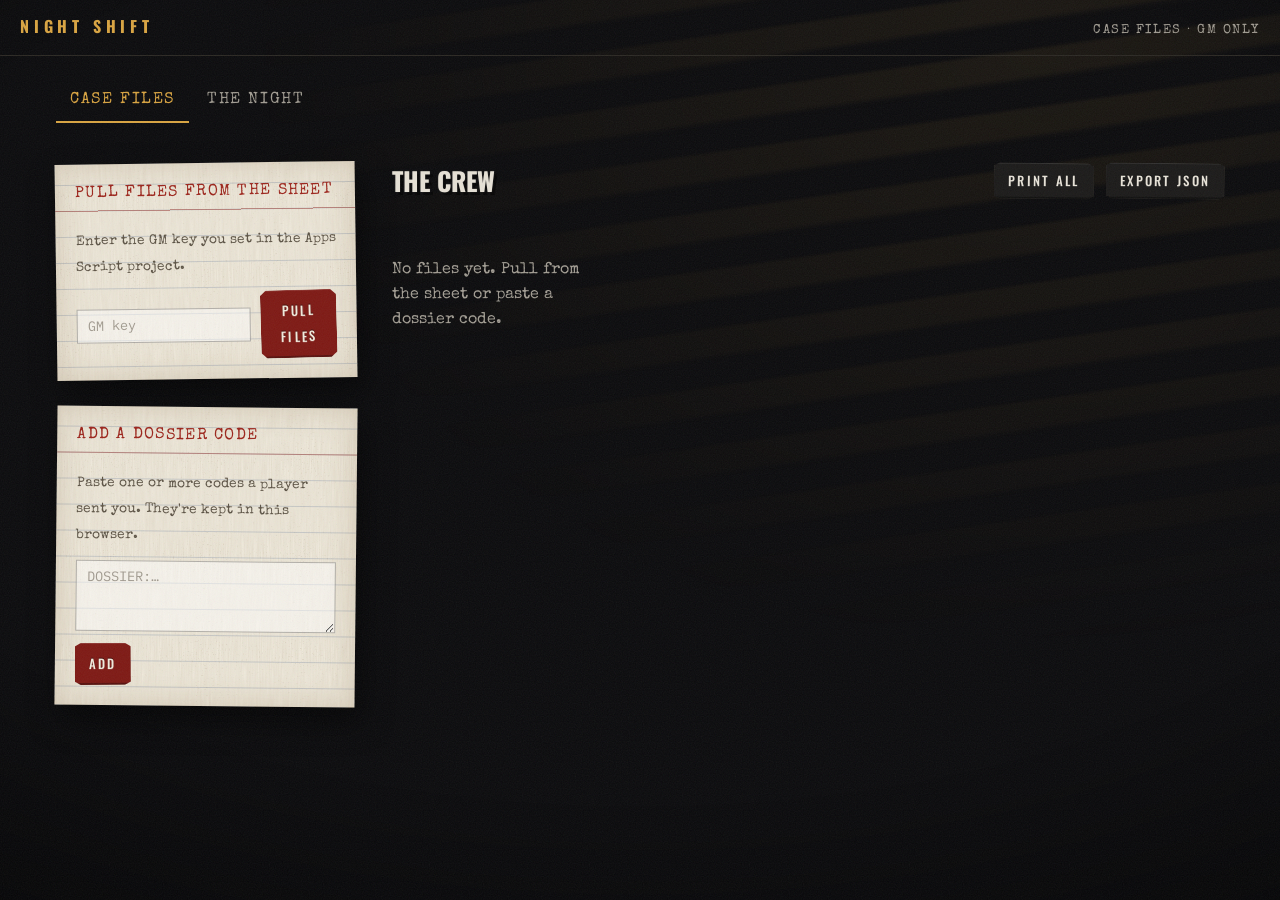
==== commit b06d099b: "Add GM night tools; make the sheet connection survive CORS - New "The night" tab on the GM page: tow" ====
--- a/gm.html
+++ b/gm.html
@@ -19,7 +19,12 @@
     <span class="topbar-note">Case files · GM only</span>
   </header>
 
-  <main class="gm-main">
+  <nav class="gm-tabs no-print" aria-label="GM tools">
+    <button type="button" class="gm-tab" data-tab="files">Case files</button>
+    <button type="button" class="gm-tab" data-tab="night">The night</button>
+  </nav>
+
+  <main class="gm-main" id="files-view">
     <section class="gm-controls no-print">
       <div class="panel index-card">
         <h2>Pull files from the sheet</h2>
@@ -55,9 +60,61 @@
     </section>
   </main>
 
+  <main class="night-main no-print" id="night-view" hidden>
+    <section class="night-col">
+      <div class="paper night-card stained" style="--ring-pos: right -70px bottom -80px">
+        <h2 class="night-h">The tower</h2>
+        <div class="tower-meter">
+          <div class="tower-gauge" id="tower-gauge" aria-hidden="true"><span></span></div>
+          <p><strong id="pull-total">0</strong> pulls since it was built · <span id="tower-mood"></span></p>
+        </div>
+        <ul class="night-crew" id="night-crew"></ul>
+        <div class="night-actions">
+          <button class="btn btn-small btn-ghost" type="button" id="btn-rebuild">Rebuild tower</button>
+          <button class="btn btn-small btn-ghost" type="button" id="btn-new-night">New night</button>
+        </div>
+      </div>
+      <div class="index-card night-card scene" id="scene" hidden>
+        <h2 class="night-h" id="scene-title"></h2>
+        <p id="scene-text"></p>
+      </div>
+    </section>
+
+    <section class="night-col">
+      <div class="paper night-card">
+        <h2 class="night-h">Pressure points <span id="hooks-who"></span></h2>
+        <p class="hint">What their own answers give you. Tap a goon in the tower list to switch.</p>
+        <ul class="hooks" id="hooks"></ul>
+      </div>
+
+      <div class="index-card night-card">
+        <h2 class="night-h">Something in the building</h2>
+        <p class="beat" id="beat">Draw a beat when the room gets too comfortable.</p>
+        <button class="btn btn-small" type="button" id="btn-beat">Draw</button>
+      </div>
+
+      <div class="index-card night-card">
+        <h2 class="night-h">Ambience</h2>
+        <div class="sound-row">
+          <button class="btn btn-small btn-ghost sound-loop" type="button" data-loop="rain">Rain</button>
+          <button class="btn btn-small btn-ghost sound-loop" type="button" data-loop="hum">Building hum</button>
+        </div>
+        <div class="sound-row">
+          <button class="btn btn-small" type="button" data-shot="thud">Distant impact</button>
+          <button class="btn btn-small" type="button" data-shot="steps">Footsteps above</button>
+          <button class="btn btn-small" type="button" data-shot="creak">Metal creak</button>
+          <button class="btn btn-small" type="button" data-shot="static">Radio static</button>
+          <button class="btn btn-small" type="button" data-shot="snap">Something moves</button>
+        </div>
+        <label class="volume">Volume <input type="range" id="volume" min="0" max="1" step="0.05" value="0.6"></label>
+      </div>
+    </section>
+  </main>
+
   <script src="js/config.js"></script>
   <script src="js/questions.js"></script>
   <script src="js/common.js"></script>
   <script src="js/gm.js"></script>
+  <script src="js/night.js"></script>
 </body>
 </html>
--- a/css/style.css
+++ b/css/style.css
@@ -158,12 +158,17 @@
 .paper {
   position: relative;
   background-color: var(--paper);
+  /* The coffee ring is a background layer multiplied into the sheet, so it never leaves the paper. */
   background-image:
+    var(--stain, none),
     var(--paper-tex),
     radial-gradient(ellipse 60% 40% at 20% 15%, rgba(255, 250, 235, 0.35), transparent 70%),
     radial-gradient(ellipse 50% 35% at 85% 70%, rgba(150, 110, 60, 0.16), transparent 70%),
     radial-gradient(ellipse 40% 30% at 30% 85%, rgba(160, 120, 70, 0.12), transparent 70%);
-  background-size: 300px 300px, 100% 100%, 100% 100%, 100% 100%;
+  background-size: var(--ring-size, 190px) var(--ring-size, 190px), 300px 300px, 100% 100%, 100% 100%, 100% 100%;
+  background-position: var(--ring-pos, right -40px bottom -50px), 0 0, 0 0, 0 0, 0 0;
+  background-repeat: no-repeat, repeat, no-repeat, no-repeat, no-repeat;
+  background-blend-mode: multiply;
   color: var(--ink);
   font-family: var(--type);
   border-radius: 1px;
@@ -176,21 +181,7 @@
 }
 
 /* coffee ring */
-.stained::after {
-  content: "";
-  position: absolute;
-  width: var(--ring-size, 190px);
-  height: var(--ring-size, 190px);
-  top: var(--ring-top, auto);
-  right: var(--ring-right, -40px);
-  bottom: var(--ring-bottom, -50px);
-  left: var(--ring-left, auto);
-  background: url("../img/coffee-ring.svg") center / contain no-repeat;
-  transform: rotate(var(--ring-turn, 20deg));
-  mix-blend-mode: multiply;
-  pointer-events: none;
-  opacity: 0.9;
-}
+.stained { --stain: url("../img/coffee-ring.svg"); }
 
 /* cigarette burn */
 .burned::before {
@@ -251,8 +242,7 @@
   font-size: 1.05rem;
   margin-bottom: 56px;
   --ring-size: 170px;
-  --ring-right: -60px;
-  --ring-bottom: -40px;
+  --ring-pos: right -50px bottom -60px;
 }
 .note p { margin: 0 0 14px; position: relative; z-index: 1; }
 .note .sig { text-align: right; margin: 0; }
@@ -420,6 +410,22 @@
   mix-blend-mode: multiply;
 }
 
+.assigned-bar {
+  display: flex;
+  flex-wrap: wrap;
+  align-items: center;
+  gap: 12px 20px;
+  margin: -12px 0 28px;
+  font-family: var(--type);
+  color: var(--fog);
+}
+.assigned-bar p { margin: 0; }
+.assigned-bar strong { color: var(--sodium); font-weight: 400; }
+
+/* GM: a goon who backed out — greyed, kept for the record */
+.crew-card.withdrawn { filter: grayscale(0.85) brightness(0.7); }
+.crew-card.withdrawn .crew-alias { text-decoration: line-through; }
+
 /* ---------- form ---------- */
 
 .form-layout {
@@ -432,10 +438,7 @@
 .form-paper {
   padding: 40px 40px 36px;
   --ring-size: 220px;
-  --ring-top: 120px;
-  --ring-right: -70px;
-  --ring-bottom: auto;
-  --ring-turn: -40deg;
+  --ring-pos: right -80px top 140px;
 }
 .form-paper > * { position: relative; z-index: 1; }
 .form-paper > .clip { position: absolute; z-index: 2; }
@@ -587,10 +590,7 @@
   padding: 40px 40px 56px;
   max-width: 820px;
   --ring-size: 200px;
-  --ring-top: -50px;
-  --ring-right: 120px;
-  --ring-bottom: auto;
-  --ring-turn: 70deg;
+  --ring-pos: right 110px top -70px;
 }
 .case-file > * { position: relative; z-index: 1; }
 .case-file > .clip { position: absolute; z-index: 2; }
@@ -682,6 +682,114 @@
 .crew-meta { color: #4a4134; font-size: 0.72rem; }
 .file-tools { display: flex; gap: 14px; margin-bottom: 26px; }
 .empty { color: var(--fog); font-family: var(--type); }
+
+/* ---------- GM: the night ---------- */
+
+.gm-tabs {
+  position: relative;
+  z-index: 1;
+  display: flex;
+  gap: 4px;
+  max-width: 1200px;
+  margin: 24px auto 0;
+  padding: 0 16px;
+}
+.gm-tab {
+  font-family: var(--type);
+  font-size: 1rem;
+  text-transform: uppercase;
+  letter-spacing: 0.1em;
+  color: var(--fog);
+  background: none;
+  border: 0;
+  border-bottom: 2px solid transparent;
+  padding: 8px 14px;
+  cursor: pointer;
+}
+.gm-tab:hover { color: var(--chalk); }
+.gm-tab[aria-current="true"] { color: var(--sodium); border-bottom-color: var(--sodium); }
+.gm-tab:focus-visible { outline: 2px dashed var(--sodium); outline-offset: 2px; }
+
+.night-main {
+  position: relative;
+  z-index: 1;
+  max-width: 1200px;
+  margin: 0 auto;
+  padding: 32px 16px 80px;
+  display: grid;
+  grid-template-columns: minmax(0, 1fr) minmax(0, 1fr);
+  gap: 32px;
+  align-items: start;
+}
+.night-col { display: grid; gap: 28px; }
+.night-card { padding: 22px 26px 26px; }
+.night-card.index-card { line-height: 26px; }
+.night-h {
+  font-family: var(--head);
+  text-transform: uppercase;
+  letter-spacing: 0.12em;
+  font-size: 1rem;
+  color: var(--stamp);
+  margin: 0 0 18px;
+}
+.index-card .night-h { font-family: var(--type); font-weight: 400; margin-bottom: 22px; }
+.night-h span { color: var(--ink-soft); }
+
+.tower-meter p { margin: 8px 0 18px; color: var(--ink-soft); }
+.tower-meter strong { color: var(--ink); font-size: 1.3rem; }
+.tower-gauge { height: 10px; background: rgba(29, 25, 20, 0.15); border-radius: 1px; overflow: hidden; }
+.tower-gauge span {
+  display: block;
+  height: 100%;
+  width: 0;
+  background: linear-gradient(90deg, #b88a4c, #9c241b);
+  transition: width 0.3s;
+}
+
+.night-crew { list-style: none; margin: 0 0 18px; padding: 0; }
+.night-row {
+  display: flex;
+  align-items: center;
+  gap: 10px;
+  padding: 10px 0;
+  border-bottom: 1px dashed rgba(29, 25, 20, 0.35);
+}
+.night-row .btn { transform: none; }
+.night-who {
+  flex: 1;
+  min-width: 0;
+  display: flex;
+  flex-direction: column;
+  text-align: left;
+  background: none;
+  border: 0;
+  padding: 2px 6px;
+  color: var(--ink);
+  cursor: pointer;
+}
+.night-who strong { font-family: var(--head); font-size: 1.1rem; letter-spacing: 0.06em; text-transform: uppercase; font-weight: 500; overflow-wrap: anywhere; }
+.night-who small { color: var(--ink-soft); font-family: var(--type); }
+.night-row.focus .night-who { background: rgba(217, 164, 65, 0.25); }
+.night-row.taken .night-who { opacity: 0.5; }
+.night-row.taken .night-who strong { text-decoration: line-through; text-decoration-color: var(--stamp); text-decoration-thickness: 2px; }
+.night-actions { display: flex; flex-wrap: wrap; gap: 12px; }
+
+.scene p { margin: 0; font-size: 1.1rem; color: var(--ink); }
+
+.hooks { list-style: none; margin: 0; padding: 0; }
+.hooks li { padding: 12px 0; border-bottom: 1px dashed rgba(29, 25, 20, 0.35); }
+.hooks li:last-child { border-bottom: 0; }
+.hook-q { margin: 0 0 4px; font-size: 0.82rem; color: var(--ink-soft); }
+.hook-twist { margin: 0; font-size: 1rem; }
+.night-card .hint { color: var(--ink-soft); }
+
+.beat { margin: 0 0 16px; font-size: 1.1rem; min-height: 52px; }
+
+.sound-row { display: flex; flex-wrap: wrap; gap: 10px; margin-bottom: 14px; }
+.sound-row .btn { transform: none; }
+.sound-loop.on { background: var(--sodium); color: var(--night); text-shadow: none; }
+.volume { display: flex; align-items: center; gap: 12px; color: var(--ink-soft); }
+.volume input { margin: 0; flex: 1; max-width: 240px; border: 0; padding: 0; accent-color: var(--stamp); }
 
 /* ---------- small screens ---------- */
 
@@ -703,8 +811,10 @@
   .rules { margin-left: 4px; padding: 16px 18px; }
   .file-alias { padding-right: 0; margin-top: 36px; }
   .file-stamp { font-size: 0.8rem; }
-  .stained::after { --ring-size: 140px; }
-  .gm-main { grid-template-columns: 1fr; }
+  .stained { --ring-size: 140px; }
+  .gm-main, .night-main { grid-template-columns: 1fr; }
+  .night-card { padding: 20px 16px; }
+  .night-row { flex-wrap: wrap; }
   .gm-controls { position: static; }
   .topbar-note { display: none; }
 }
@@ -721,5 +831,5 @@
   .gm-main { display: block; padding: 0; }
   .case-file { box-shadow: none; background: #fff; background-image: none; max-width: none; padding: 0; break-after: page; }
   .case-file:last-child { break-after: auto; }
-  .stained::after { display: none; }
-}
+  .stained { --stain: none; }
+}
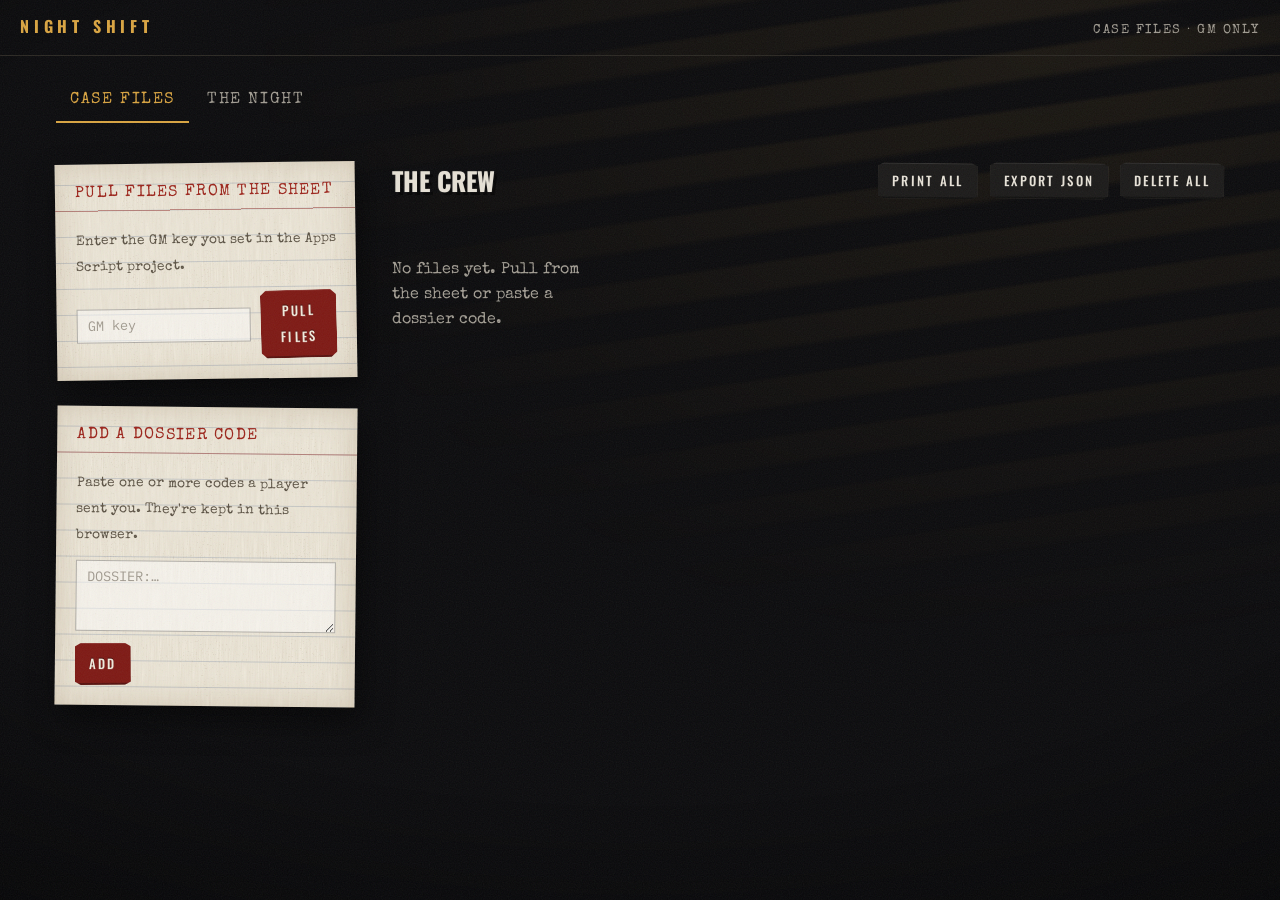
==== commit 01c24e04: "Let the GM delete crew files Each case file gets a Delete file button and the board gets Delete all " ====
--- a/gm.html
+++ b/gm.html
@@ -53,6 +53,7 @@
         <div class="board-actions">
           <button class="btn btn-small btn-ghost" id="btn-print-all" type="button">Print all</button>
           <button class="btn btn-small btn-ghost" id="btn-export" type="button">Export JSON</button>
+          <button class="btn btn-small btn-ghost" id="btn-delete-all" type="button">Delete all</button>
         </div>
       </div>
       <div class="crew-list no-print" id="crew-list"></div>
@@ -81,6 +82,26 @@
     </section>
 
     <section class="night-col">
+      <div class="paper night-card moment-card">
+        <h2 class="night-h">Make a moment</h2>
+        <div class="moment-controls">
+          <div class="moment-kinds" role="radiogroup" aria-label="Kind of moment" id="moment-kinds"></div>
+          <label class="moment-target">Aimed at
+            <select id="moment-target"></select>
+          </label>
+        </div>
+        <button class="btn" type="button" id="btn-moment">Make it</button>
+        <div class="moment" id="moment" hidden>
+          <p class="moment-label">Setup</p>
+          <p id="moment-setup"></p>
+          <p class="moment-label">The turn</p>
+          <p id="moment-turn"></p>
+          <p class="moment-label">The pull</p>
+          <p id="moment-pull" class="moment-pull"></p>
+          <p class="moment-source" id="moment-source"></p>
+        </div>
+      </div>
+
       <div class="paper night-card">
         <h2 class="night-h">Pressure points <span id="hooks-who"></span></h2>
         <p class="hint">What their own answers give you. Tap a goon in the tower list to switch.</p>
@@ -93,21 +114,6 @@
         <button class="btn btn-small" type="button" id="btn-beat">Draw</button>
       </div>
 
-      <div class="index-card night-card">
-        <h2 class="night-h">Ambience</h2>
-        <div class="sound-row">
-          <button class="btn btn-small btn-ghost sound-loop" type="button" data-loop="rain">Rain</button>
-          <button class="btn btn-small btn-ghost sound-loop" type="button" data-loop="hum">Building hum</button>
-        </div>
-        <div class="sound-row">
-          <button class="btn btn-small" type="button" data-shot="thud">Distant impact</button>
-          <button class="btn btn-small" type="button" data-shot="steps">Footsteps above</button>
-          <button class="btn btn-small" type="button" data-shot="creak">Metal creak</button>
-          <button class="btn btn-small" type="button" data-shot="static">Radio static</button>
-          <button class="btn btn-small" type="button" data-shot="snap">Something moves</button>
-        </div>
-        <label class="volume">Volume <input type="range" id="volume" min="0" max="1" step="0.05" value="0.6"></label>
-      </div>
     </section>
   </main>
 
--- a/css/style.css
+++ b/css/style.css
@@ -105,7 +105,7 @@
 }
 .topbar-note { font-family: var(--type); text-transform: uppercase; letter-spacing: 0.12em; }
 
-main#app { max-width: 980px; margin: 0 auto; padding: 48px 16px 80px; }
+main#app { max-width: 980px; margin: 0 auto; padding: 48px 16px 80px; overflow-x: clip; }
 
 .footer {
   text-align: center;
@@ -271,6 +271,95 @@
   user-select: none;
   border-radius: 2px 1px 3px 1px;
   box-shadow: 0 0 0 1px rgba(29, 25, 20, 0.6);
+}
+
+/* ---------- security monitor ---------- */
+
+.brief-grid {
+  display: grid;
+  grid-template-columns: minmax(0, 1fr) 360px;
+  gap: 40px;
+  align-items: start;
+}
+.monitor { position: sticky; top: 24px; transform: rotate(0.6deg); }
+.monitor-bezel {
+  padding: 18px 18px 20px;
+  border-radius: 14px 14px 10px 10px;
+  background: linear-gradient(160deg, #3a3833, #22211e 55%, #191815);
+  box-shadow:
+    inset 0 1px 0 rgba(255, 255, 255, 0.12),
+    inset 0 -3px 6px rgba(0, 0, 0, 0.5),
+    10px 22px 40px rgba(0, 0, 0, 0.75);
+}
+.monitor-screen {
+  position: relative;
+  border-radius: 18px / 14px;
+  overflow: hidden;
+  background: #050605;
+  box-shadow: inset 0 0 0 3px #0c0c0b, 0 0 30px rgba(140, 200, 150, 0.08);
+}
+.monitor-screen canvas {
+  display: block;
+  width: 100%;
+  aspect-ratio: 4 / 3;
+  filter: sepia(0.35) hue-rotate(55deg) saturate(0.7) contrast(1.15) brightness(1.05);
+}
+/* scanlines and glass */
+.monitor-screen::before,
+.monitor-screen::after {
+  content: "";
+  position: absolute;
+  inset: 0;
+  pointer-events: none;
+}
+.monitor-screen::before { background: repeating-linear-gradient(0deg, rgba(0, 0, 0, 0.28) 0 1px, transparent 1px 3px); }
+.monitor-screen::after {
+  background:
+    radial-gradient(ellipse 70% 50% at 30% 15%, rgba(255, 255, 255, 0.09), transparent 60%),
+    radial-gradient(ellipse at center, transparent 60%, rgba(0, 0, 0, 0.55));
+}
+.monitor-panel {
+  display: flex;
+  justify-content: space-between;
+  align-items: center;
+  gap: 10px;
+  margin: 0 10px;
+  padding: 8px 12px;
+  background: #1b1a18;
+  border-radius: 0 0 8px 8px;
+  box-shadow: 0 8px 18px rgba(0, 0, 0, 0.6);
+}
+.monitor-label { margin: 0; font-family: var(--mono); font-size: 0.72rem; color: #9fc4a2; letter-spacing: 0.06em; white-space: nowrap; overflow: hidden; text-overflow: ellipsis; }
+.monitor-keys { display: flex; gap: 4px; flex: none; }
+.monitor-keys button {
+  font-family: var(--mono);
+  font-size: 0.7rem;
+  min-width: 26px;
+  height: 24px;
+  padding: 0 6px;
+  color: #c9c6bd;
+  background: linear-gradient(#34322e, #24231f);
+  border: 0;
+  border-radius: 3px;
+  box-shadow: inset 0 1px 0 rgba(255, 255, 255, 0.1), 0 2px 0 #0d0d0c;
+  cursor: pointer;
+}
+.monitor-keys button:active { transform: translateY(1px); box-shadow: inset 0 1px 0 rgba(255, 255, 255, 0.1), 0 1px 0 #0d0d0c; }
+.monitor-keys button[aria-pressed="true"] { color: #9fe0a6; text-shadow: 0 0 6px rgba(120, 230, 140, 0.8); }
+.monitor-keys button:focus-visible { outline: 2px dashed var(--sodium); outline-offset: 2px; }
+.monitor-note {
+  margin: 14px 4px 0;
+  font-family: var(--type);
+  font-size: 0.75rem;
+  letter-spacing: 0.08em;
+  text-transform: uppercase;
+  color: var(--fog);
+  opacity: 0.6;
+}
+
+@media (max-width: 900px) {
+  .brief-grid { grid-template-columns: 1fr; gap: 8px; }
+  .monitor { position: static; transform: none; max-width: 480px; }
 }
 
 /* ---------- rules (index card) ---------- */
@@ -487,6 +576,23 @@
 ::placeholder { color: var(--ink-soft); opacity: 0.55; }
 
 .q { margin-bottom: 24px; }
+
+.suggest {
+  display: inline-block;
+  margin-top: 6px;
+  background: none;
+  border: 0;
+  padding: 2px 0;
+  font-family: var(--type);
+  font-size: 0.85rem;
+  color: var(--stamp);
+  cursor: pointer;
+  text-decoration: underline dotted;
+  text-underline-offset: 3px;
+}
+.suggest::before { content: "\2192\00a0"; text-decoration: none; display: inline-block; }
+.suggest:hover { color: var(--ink); }
+.suggest:focus-visible { outline: 2px dashed var(--stamp); outline-offset: 2px; }
 .q label { display: flex; gap: 10px; font-size: 1.02rem; }
 .q-num { color: var(--stamp); flex: none; }
 
@@ -785,11 +891,43 @@
 
 .beat { margin: 0 0 16px; font-size: 1.1rem; min-height: 52px; }
 
-.sound-row { display: flex; flex-wrap: wrap; gap: 10px; margin-bottom: 14px; }
-.sound-row .btn { transform: none; }
-.sound-loop.on { background: var(--sodium); color: var(--night); text-shadow: none; }
-.volume { display: flex; align-items: center; gap: 12px; color: var(--ink-soft); }
-.volume input { margin: 0; flex: 1; max-width: 240px; border: 0; padding: 0; accent-color: var(--stamp); }
+.moment-controls { display: flex; flex-wrap: wrap; align-items: end; gap: 14px 24px; margin-bottom: 18px; }
+.moment-kinds { display: flex; flex-wrap: wrap; gap: 6px; }
+.kind {
+  font-family: var(--type);
+  font-size: 0.9rem;
+  background: transparent;
+  color: var(--ink-soft);
+  border: 1px solid rgba(29, 25, 20, 0.35);
+  padding: 4px 10px;
+  border-radius: 1px;
+  cursor: pointer;
+}
+.kind:hover { color: var(--ink); border-color: var(--ink); }
+.kind.on { background: var(--ink); color: var(--paper); border-color: var(--ink); }
+.kind:focus-visible { outline: 2px dashed var(--stamp); outline-offset: 2px; }
+.moment-target { display: flex; flex-direction: column; gap: 4px; font-size: 0.82rem; color: var(--ink-soft); }
+.moment-target select {
+  font-family: var(--type);
+  font-size: 0.95rem;
+  color: var(--ink);
+  background: rgba(255, 255, 255, 0.4);
+  border: 1px solid rgba(29, 25, 20, 0.35);
+  padding: 4px 8px;
+  min-width: 180px;
+}
+.moment { margin-top: 22px; padding-top: 6px; border-top: 2px solid var(--ink); }
+.moment p { margin: 0 0 12px; font-size: 1.05rem; }
+.moment .moment-label {
+  margin: 12px 0 2px;
+  font-family: var(--head);
+  font-size: 0.78rem;
+  letter-spacing: 0.16em;
+  text-transform: uppercase;
+  color: var(--stamp);
+}
+.moment .moment-pull { font-weight: 400; background: rgba(156, 36, 27, 0.08); padding: 8px 10px; border-left: 3px solid var(--stamp); }
+.moment .moment-source { margin-top: 16px; font-size: 0.8rem; color: var(--ink-soft); }
 
 /* ---------- small screens ---------- */
 
